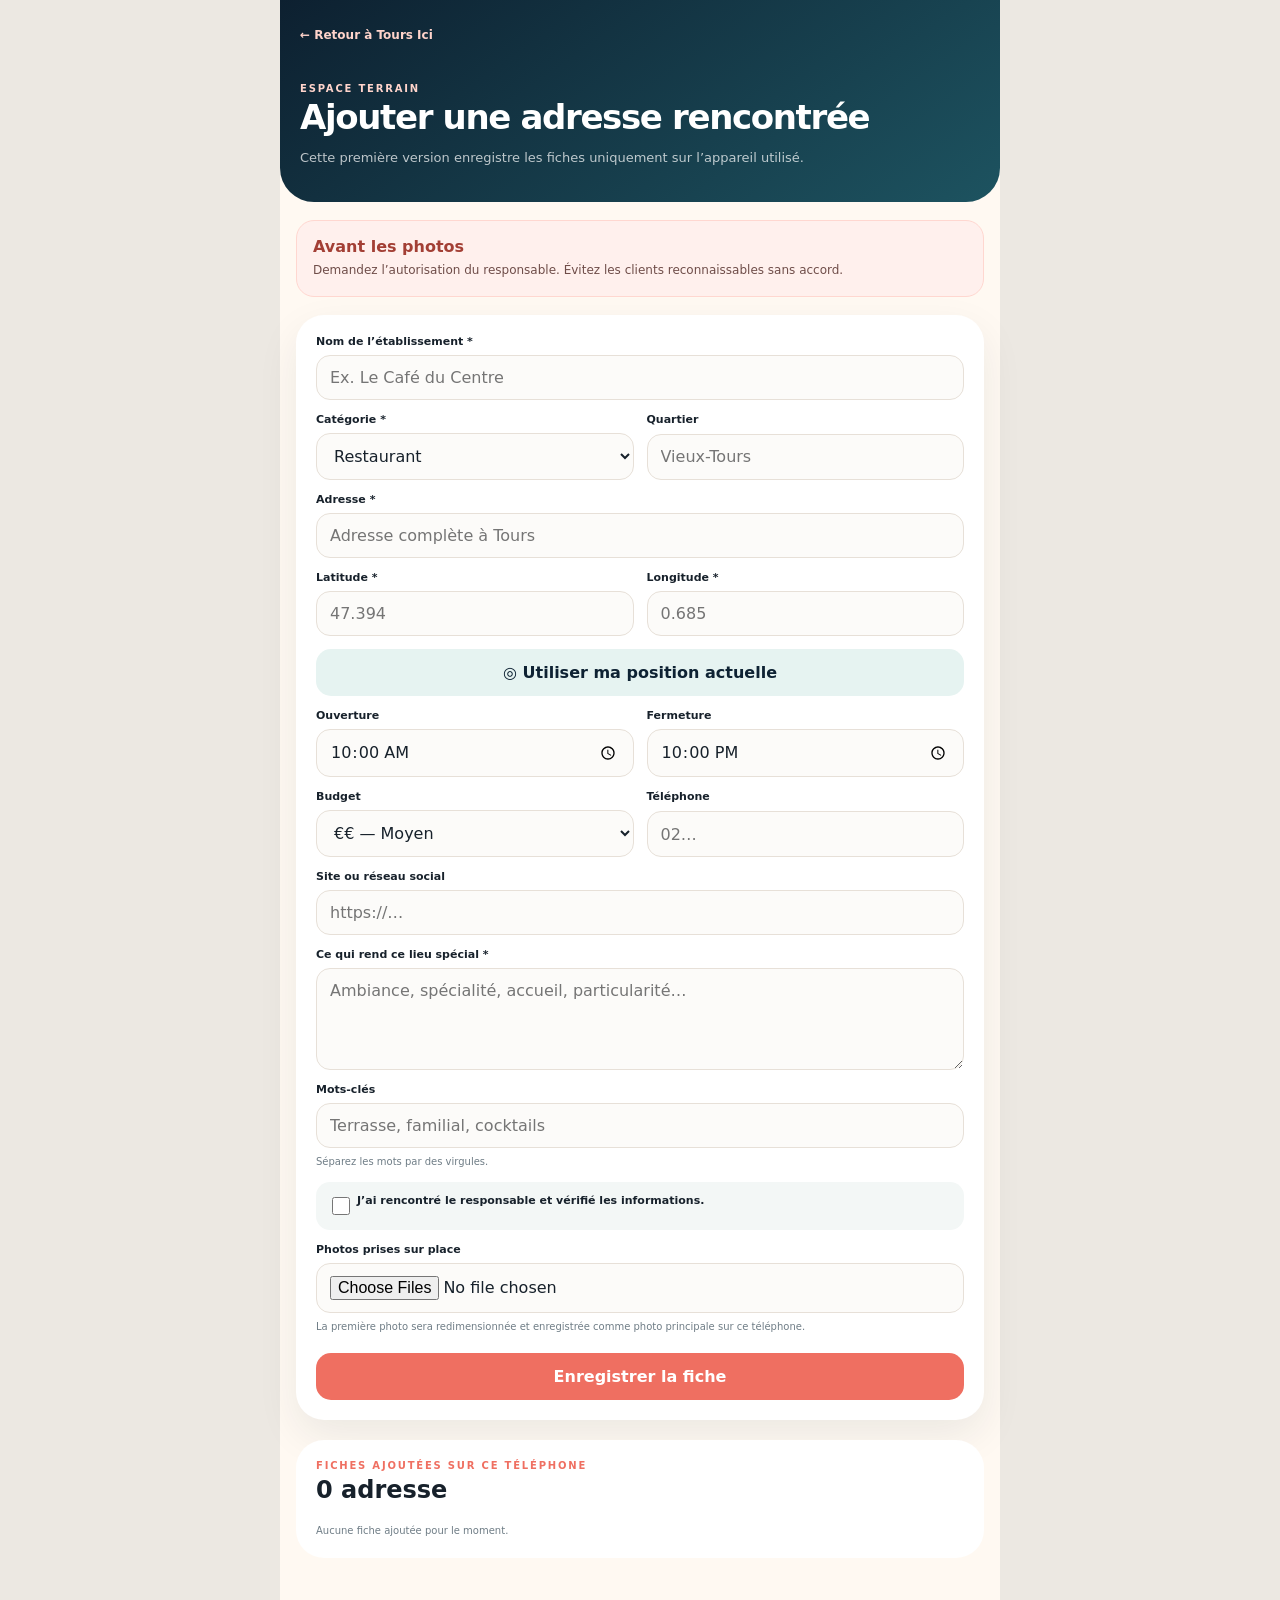
==== admin.html @ 18a56683 "Add files via upload" ====
<!doctype html>
<html lang="fr">
<head>
  <meta charset="utf-8" />
  <meta name="viewport" content="width=device-width,initial-scale=1,viewport-fit=cover" />
  <meta name="theme-color" content="#0E2233" />
  <title>Espace terrain — Tours Ici</title>
  <link rel="icon" href="assets/icon.svg" type="image/svg+xml" />
  <link rel="stylesheet" href="admin.css" />
</head>
<body>
  <main class="admin-shell">
    <header>
      <a href="index.html">← Retour à Tours Ici</a>
      <p>ESPACE TERRAIN</p>
      <h1>Ajouter une adresse rencontrée</h1>
      <span>Cette première version enregistre les fiches uniquement sur l’appareil utilisé.</span>
    </header>

    <section class="consent-note">
      <strong>Avant les photos</strong>
      <p>Demandez l’autorisation du responsable. Évitez les clients reconnaissables sans accord.</p>
    </section>

    <form id="placeForm">
      <div class="field full">
        <label for="name">Nom de l’établissement *</label>
        <input id="name" name="name" required placeholder="Ex. Le Café du Centre" />
      </div>

      <div class="field">
        <label for="category">Catégorie *</label>
        <select id="category" name="category" required>
          <option value="restaurant">Restaurant</option>
          <option value="bar">Bar</option>
          <option value="kebab">Kebab</option>
          <option value="pub">Pub</option>
          <option value="nightclub">Discothèque</option>
          <option value="cafe">Café</option>
          <option value="culture">Culture / Musée</option>
        </select>
      </div>

      <div class="field">
        <label for="district">Quartier</label>
        <input id="district" name="district" placeholder="Vieux-Tours" />
      </div>

      <div class="field full">
        <label for="address">Adresse *</label>
        <input id="address" name="address" required placeholder="Adresse complète à Tours" />
      </div>

      <div class="field">
        <label for="lat">Latitude *</label>
        <input id="lat" name="lat" required inputmode="decimal" placeholder="47.394" />
      </div>

      <div class="field">
        <label for="lng">Longitude *</label>
        <input id="lng" name="lng" required inputmode="decimal" placeholder="0.685" />
      </div>

      <button id="useLocationBtn" class="secondary full" type="button">◎ Utiliser ma position actuelle</button>

      <div class="field">
        <label for="open">Ouverture</label>
        <input id="open" name="open" type="time" value="10:00" />
      </div>

      <div class="field">
        <label for="close">Fermeture</label>
        <input id="close" name="close" type="time" value="22:00" />
      </div>

      <div class="field">
        <label for="price">Budget</label>
        <select id="price" name="price">
          <option value="€">€ — Petit budget</option>
          <option value="€€" selected>€€ — Moyen</option>
          <option value="€€€">€€€ — Plus élevé</option>
        </select>
      </div>

      <div class="field">
        <label for="phone">Téléphone</label>
        <input id="phone" name="phone" inputmode="tel" placeholder="02…" />
      </div>

      <div class="field full">
        <label for="website">Site ou réseau social</label>
        <input id="website" name="website" inputmode="url" placeholder="https://…" />
      </div>

      <div class="field full">
        <label for="description">Ce qui rend ce lieu spécial *</label>
        <textarea id="description" name="description" required rows="4" placeholder="Ambiance, spécialité, accueil, particularité…"></textarea>
      </div>

      <div class="field full">
        <label for="tags">Mots-clés</label>
        <input id="tags" name="tags" placeholder="Terrasse, familial, cocktails" />
        <small>Séparez les mots par des virgules.</small>
      </div>

      <div class="field full checkbox-field">
        <input id="verified" name="verified" type="checkbox" />
        <label for="verified">J’ai rencontré le responsable et vérifié les informations.</label>
      </div>

      <div class="field full">
        <label for="photos">Photos prises sur place</label>
        <input id="photos" name="photos" type="file" accept="image/*" multiple capture="environment" />
        <small>La première photo sera redimensionnée et enregistrée comme photo principale sur ce téléphone.</small>
        <div id="photoPreview" class="photo-preview"></div>
      </div>

      <button class="primary full" type="submit">Enregistrer la fiche</button>
    </form>

    <section class="saved-section">
      <div>
        <p>FICHES AJOUTÉES SUR CE TÉLÉPHONE</p>
        <h2 id="savedCount">0 adresse</h2>
      </div>
      <div id="savedPlaces"></div>
    </section>
  </main>

  <dialog id="successDialog">
    <h2>Adresse enregistrée 🔥</h2>
    <p>Elle apparaît maintenant dans Tours Ici sur cet appareil.</p>
    <div>
      <a href="index.html">Voir dans l’application</a>
      <button id="addAnotherBtn" type="button">Ajouter une autre</button>
    </div>
  </dialog>

  <script src="admin.js"></script>
</body>
</html>
---- admin.css ----
:root {
  --night:#0e2233;
  --cream:#fff9f2;
  --paper:#fff;
  --ink:#17212b;
  --muted:#6f7d86;
  --line:#e7e0d8;
  --coral:#ef6f61;
  --teal:#159d99;
}
*{box-sizing:border-box}
body{margin:0;background:#ece8e2;color:var(--ink);font-family:Inter,system-ui,-apple-system,"Segoe UI",sans-serif}
button,input,select,textarea{font:inherit}
a{color:inherit}
.admin-shell{width:min(100%,720px);min-height:100vh;margin:auto;padding:0 16px 44px;background:var(--cream)}
header{margin:0 -16px;padding:24px 20px 35px;border-radius:0 0 34px 34px;color:white;background:linear-gradient(145deg,#0d2030,#1d5360)}
header a{font-size:12px;font-weight:800;text-decoration:none;color:#ffd4cb}
header p,.saved-section>div>p{margin:40px 0 6px;color:#ffd4cb;font-size:10px;font-weight:900;letter-spacing:.18em}
header h1{margin:0;font-size:34px;line-height:1.05;letter-spacing:-.04em}
header span{display:block;margin-top:12px;color:rgba(255,255,255,.72);font-size:13px;line-height:1.5}
.consent-note{margin:18px 0;padding:16px;border-radius:18px;background:#fff0ed;border:1px solid #ffd7d0}
.consent-note strong{color:#a33f35}
.consent-note p{margin:6px 0 0;font-size:12px;line-height:1.45;color:#6f4d49}
form{display:grid;grid-template-columns:1fr 1fr;gap:13px;padding:20px;border-radius:28px;background:white;box-shadow:0 16px 42px rgba(14,34,51,.08)}
.field{display:grid;gap:7px}.full{grid-column:1/-1}
label{font-size:11px;font-weight:900}
input,select,textarea{width:100%;border:1px solid var(--line);border-radius:14px;padding:12px 13px;outline:0;background:#fcfbf9;color:var(--ink)}
input:focus,select:focus,textarea:focus{border-color:var(--teal);box-shadow:0 0 0 3px rgba(21,157,153,.11)}
small{color:var(--muted);font-size:10px;line-height:1.35}
.checkbox-field{grid-template-columns:22px 1fr;align-items:start;padding:12px;border-radius:14px;background:#f3f7f6}
.checkbox-field input{width:18px;height:18px}
.primary,.secondary{border:0;border-radius:15px;padding:14px;font-weight:900}
.primary{color:white;background:var(--coral)}
.secondary{color:var(--night);background:#e6f3f1}
.photo-preview{display:grid;grid-template-columns:repeat(3,1fr);gap:8px}
.photo-preview img{width:100%;aspect-ratio:1;object-fit:cover;border-radius:12px}
.saved-section{margin-top:20px;padding:20px;border-radius:28px;background:white}
.saved-section>div>p{margin:0;color:var(--coral)}
.saved-section h2{margin:5px 0 15px}
.saved-card{display:flex;align-items:center;justify-content:space-between;gap:12px;padding:12px 0;border-top:1px solid var(--line)}
.saved-card strong{display:block;font-size:13px}.saved-card small{display:block;margin-top:4px}
.saved-card button{border:0;border-radius:10px;padding:8px;color:#a33f35;background:#fff0ed;font-weight:900}
dialog{width:min(calc(100% - 28px),480px);border:0;border-radius:26px;padding:24px;box-shadow:0 24px 60px rgba(14,34,51,.25)}
dialog::backdrop{background:rgba(5,18,27,.7)}
dialog h2{margin-top:0}dialog p{color:var(--muted)}
dialog div{display:grid;grid-template-columns:1fr 1fr;gap:8px}
dialog a,dialog button{border:0;border-radius:13px;padding:12px;text-align:center;text-decoration:none;font-weight:900}
dialog a{color:white;background:var(--night)}dialog button{color:var(--night);background:#e6f3f1}
@media(max-width:520px){form{grid-template-columns:1fr}.field,.full{grid-column:1}.admin-shell{padding-left:12px;padding-right:12px}header{margin-left:-12px;margin-right:-12px}}
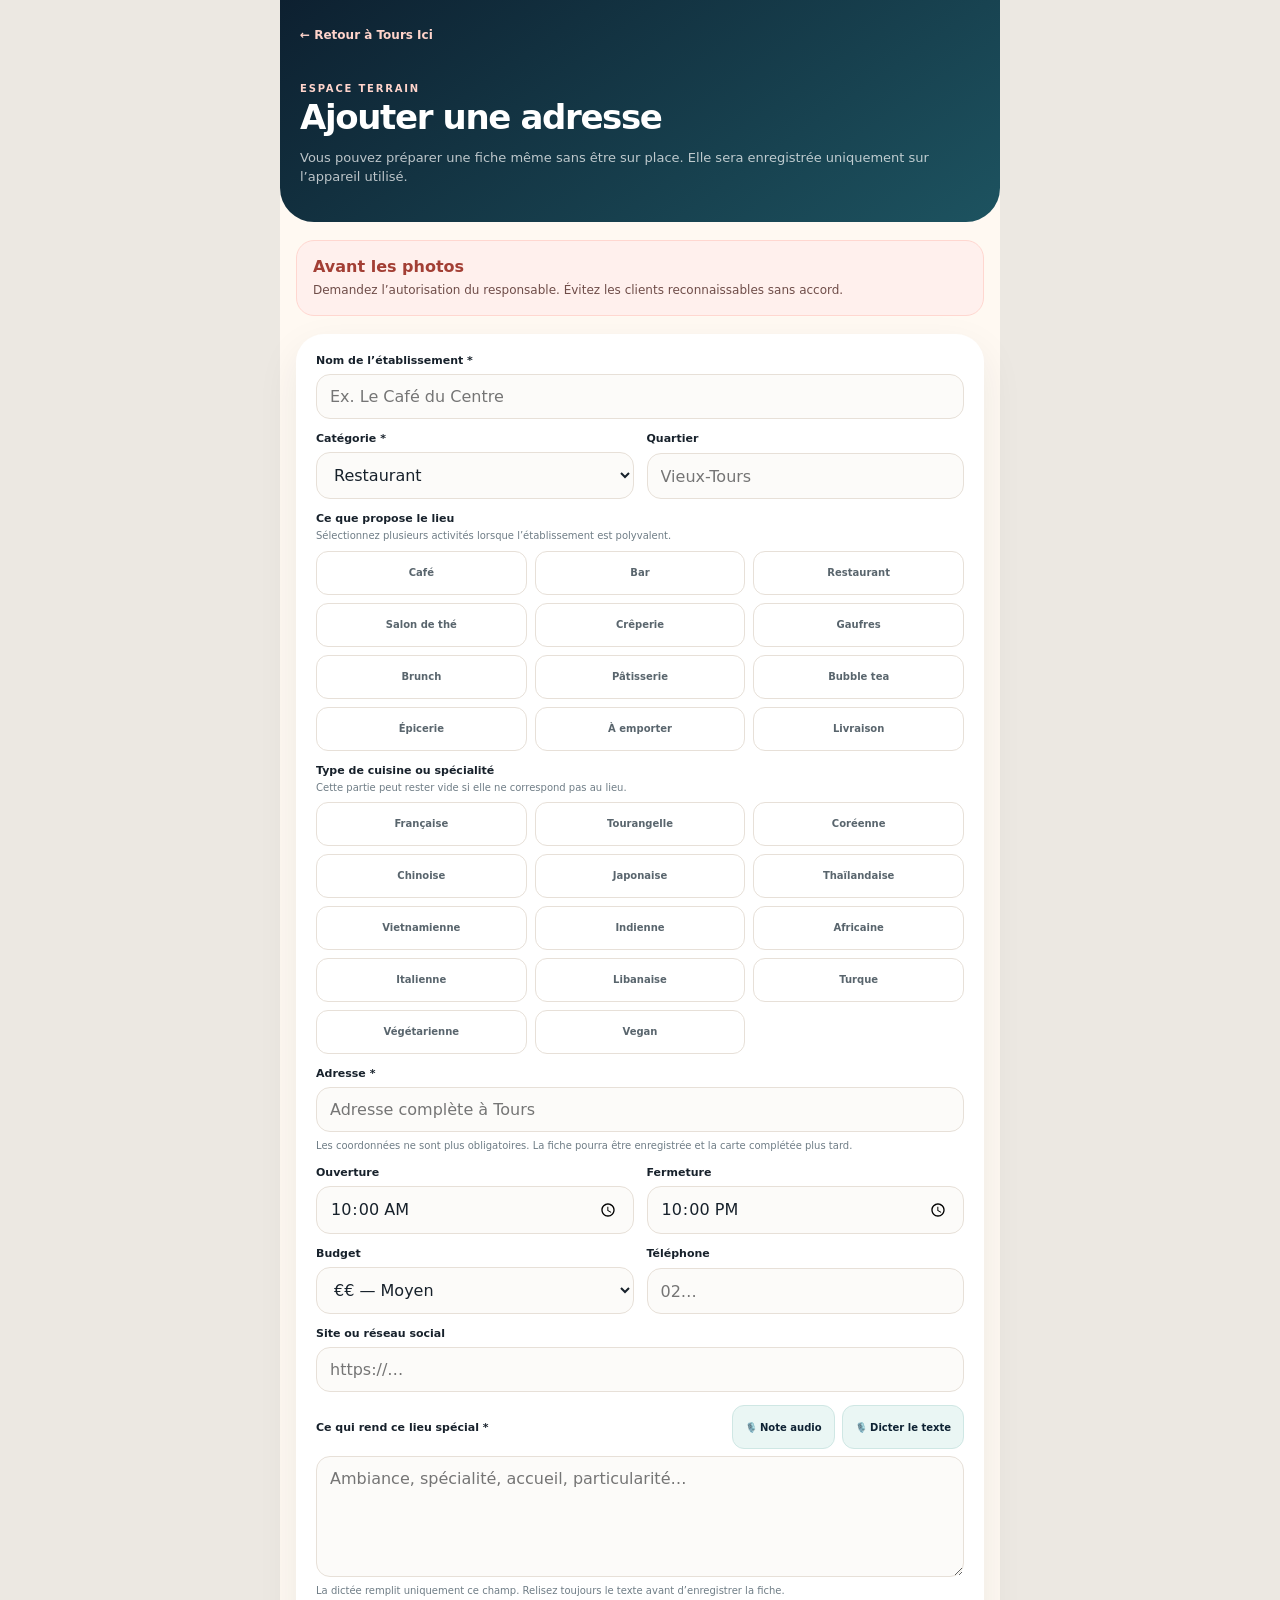
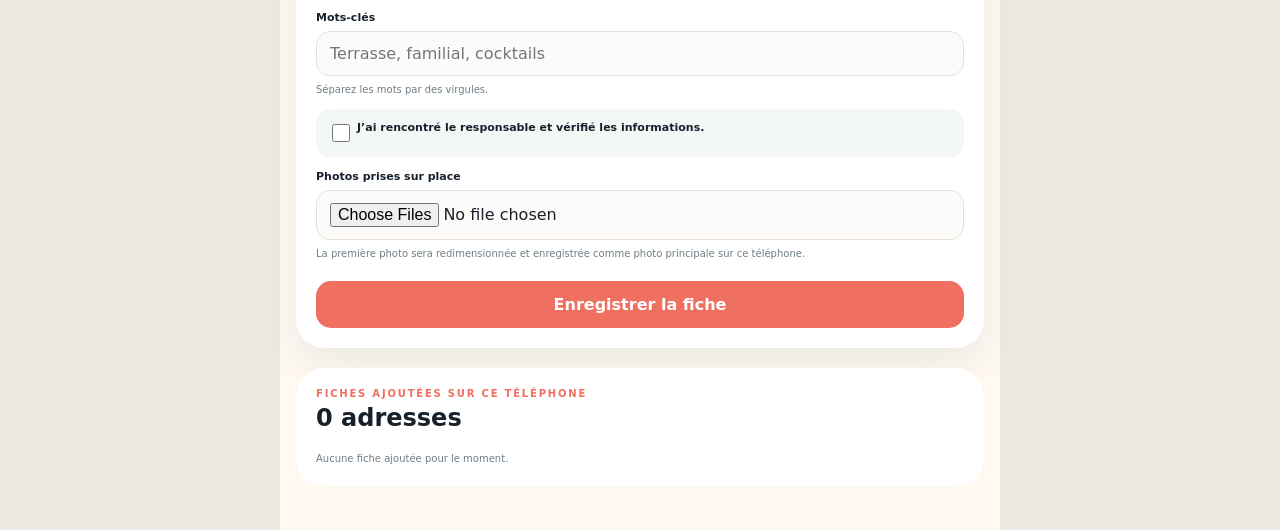
==== commit bd345e41: "Add files via upload" ====
--- a/admin.html
+++ b/admin.html
@@ -13,8 +13,8 @@
     <header>
       <a href="index.html">← Retour à Tours Ici</a>
       <p>ESPACE TERRAIN</p>
-      <h1>Ajouter une adresse rencontrée</h1>
-      <span>Cette première version enregistre les fiches uniquement sur l’appareil utilisé.</span>
+      <h1>Ajouter une adresse</h1>
+      <span>Vous pouvez préparer une fiche même sans être sur place. Elle sera enregistrée uniquement sur l’appareil utilisé.</span>
     </header>
 
     <section class="consent-note">
@@ -33,11 +33,13 @@
         <select id="category" name="category" required>
           <option value="restaurant">Restaurant</option>
           <option value="bar">Bar</option>
+          <option value="barrestaurant">Bar-restaurant</option>
           <option value="kebab">Kebab</option>
           <option value="pub">Pub</option>
           <option value="nightclub">Discothèque</option>
           <option value="cafe">Café</option>
           <option value="culture">Culture / Musée</option>
+          <option value="grocery">Épicerie / Commerce</option>
         </select>
       </div>
 
@@ -46,22 +48,51 @@
         <input id="district" name="district" placeholder="Vieux-Tours" />
       </div>
 
+      <fieldset class="choice-section full">
+        <legend>Ce que propose le lieu</legend>
+        <small>Sélectionnez plusieurs activités lorsque l’établissement est polyvalent.</small>
+        <div class="choice-grid" role="group" aria-label="Activités complémentaires">
+          <label class="choice-chip"><input type="checkbox" name="services" value="Café"><span>Café</span></label>
+          <label class="choice-chip"><input type="checkbox" name="services" value="Bar"><span>Bar</span></label>
+          <label class="choice-chip"><input type="checkbox" name="services" value="Restaurant"><span>Restaurant</span></label>
+          <label class="choice-chip"><input type="checkbox" name="services" value="Salon de thé"><span>Salon de thé</span></label>
+          <label class="choice-chip"><input type="checkbox" name="services" value="Crêperie"><span>Crêperie</span></label>
+          <label class="choice-chip"><input type="checkbox" name="services" value="Gaufres"><span>Gaufres</span></label>
+          <label class="choice-chip"><input type="checkbox" name="services" value="Brunch"><span>Brunch</span></label>
+          <label class="choice-chip"><input type="checkbox" name="services" value="Pâtisserie"><span>Pâtisserie</span></label>
+          <label class="choice-chip"><input type="checkbox" name="services" value="Bubble tea"><span>Bubble tea</span></label>
+          <label class="choice-chip"><input type="checkbox" name="services" value="Épicerie"><span>Épicerie</span></label>
+          <label class="choice-chip"><input type="checkbox" name="services" value="À emporter"><span>À emporter</span></label>
+          <label class="choice-chip"><input type="checkbox" name="services" value="Livraison"><span>Livraison</span></label>
+        </div>
+      </fieldset>
+
+      <fieldset class="choice-section full">
+        <legend>Type de cuisine ou spécialité</legend>
+        <small>Cette partie peut rester vide si elle ne correspond pas au lieu.</small>
+        <div class="choice-grid cuisine-grid" role="group" aria-label="Types de cuisine">
+          <label class="choice-chip"><input type="checkbox" name="cuisines" value="Française"><span>Française</span></label>
+          <label class="choice-chip"><input type="checkbox" name="cuisines" value="Tourangelle"><span>Tourangelle</span></label>
+          <label class="choice-chip"><input type="checkbox" name="cuisines" value="Coréenne"><span>Coréenne</span></label>
+          <label class="choice-chip"><input type="checkbox" name="cuisines" value="Chinoise"><span>Chinoise</span></label>
+          <label class="choice-chip"><input type="checkbox" name="cuisines" value="Japonaise"><span>Japonaise</span></label>
+          <label class="choice-chip"><input type="checkbox" name="cuisines" value="Thaïlandaise"><span>Thaïlandaise</span></label>
+          <label class="choice-chip"><input type="checkbox" name="cuisines" value="Vietnamienne"><span>Vietnamienne</span></label>
+          <label class="choice-chip"><input type="checkbox" name="cuisines" value="Indienne"><span>Indienne</span></label>
+          <label class="choice-chip"><input type="checkbox" name="cuisines" value="Africaine"><span>Africaine</span></label>
+          <label class="choice-chip"><input type="checkbox" name="cuisines" value="Italienne"><span>Italienne</span></label>
+          <label class="choice-chip"><input type="checkbox" name="cuisines" value="Libanaise"><span>Libanaise</span></label>
+          <label class="choice-chip"><input type="checkbox" name="cuisines" value="Turque"><span>Turque</span></label>
+          <label class="choice-chip"><input type="checkbox" name="cuisines" value="Végétarienne"><span>Végétarienne</span></label>
+          <label class="choice-chip"><input type="checkbox" name="cuisines" value="Vegan"><span>Vegan</span></label>
+        </div>
+      </fieldset>
+
       <div class="field full">
         <label for="address">Adresse *</label>
         <input id="address" name="address" required placeholder="Adresse complète à Tours" />
-      </div>
-
-      <div class="field">
-        <label for="lat">Latitude *</label>
-        <input id="lat" name="lat" required inputmode="decimal" placeholder="47.394" />
-      </div>
-
-      <div class="field">
-        <label for="lng">Longitude *</label>
-        <input id="lng" name="lng" required inputmode="decimal" placeholder="0.685" />
-      </div>
-
-      <button id="useLocationBtn" class="secondary full" type="button">◎ Utiliser ma position actuelle</button>
+        <small>Les coordonnées ne sont plus obligatoires. La fiche pourra être enregistrée et la carte complétée plus tard.</small>
+      </div>
 
       <div class="field">
         <label for="open">Ouverture</label>
@@ -92,9 +123,47 @@
         <input id="website" name="website" inputmode="url" placeholder="https://…" />
       </div>
 
-      <div class="field full">
-        <label for="description">Ce qui rend ce lieu spécial *</label>
-        <textarea id="description" name="description" required rows="4" placeholder="Ambiance, spécialité, accueil, particularité…"></textarea>
+      <div class="field full description-field">
+        <div class="field-label-row">
+          <label for="description">Ce qui rend ce lieu spécial *</label>
+          <div class="smart-actions">
+            <button id="toggleRecorderBtn" class="mini-action" type="button" aria-expanded="false">
+              🎙️ Note audio
+            </button>
+            <button id="speechToTextBtn" class="mini-action dictate-action" type="button">
+              🎙️ Dicter le texte
+            </button>
+          </div>
+        </div>
+
+        <textarea id="description" name="description" required rows="5"
+          placeholder="Ambiance, spécialité, accueil, particularité…"></textarea>
+
+        <section id="audioRecorderPanel" class="audio-recorder" hidden aria-label="Enregistrement d’une note audio">
+          <div class="audio-status">
+            <span id="recordingDot" class="recording-dot" aria-hidden="true"></span>
+            <strong id="audioStatus">Prêt à enregistrer</strong>
+            <span id="audioTimer">00:00</span>
+          </div>
+
+          <audio id="audioPlayback" controls hidden></audio>
+
+          <div class="audio-actions">
+            <button id="startRecordingBtn" class="secondary" type="button">Démarrer</button>
+            <button id="stopRecordingBtn" class="secondary" type="button" disabled>Arrêter</button>
+            <button id="deleteRecordingBtn" class="danger-soft" type="button" hidden>Supprimer</button>
+          </div>
+
+          <small>
+            Note privée, conservée sur ce téléphone pendant 60 secondes maximum.
+            Elle n’est pas publiée dans la fiche visible par les visiteurs.
+          </small>
+        </section>
+
+        <div id="speechStatus" class="speech-status" hidden role="status"></div>
+        <small>
+          La dictée remplit uniquement ce champ. Relisez toujours le texte avant d’enregistrer la fiche.
+        </small>
       </div>
 
       <div class="field full">
@@ -115,13 +184,18 @@
         <div id="photoPreview" class="photo-preview"></div>
       </div>
 
+      <p id="saveError" class="save-error" role="alert" hidden>
+        Stockage plein sur cet appareil. Supprimez une fiche existante ou libérez de l’espace, puis réessayez.
+        Vos informations restent dans le formulaire.
+      </p>
+
       <button class="primary full" type="submit">Enregistrer la fiche</button>
     </form>
 
     <section class="saved-section">
       <div>
         <p>FICHES AJOUTÉES SUR CE TÉLÉPHONE</p>
-        <h2 id="savedCount">0 adresse</h2>
+        <h2 id="savedCount">0 adresses</h2>
       </div>
       <div id="savedPlaces"></div>
     </section>
@@ -129,7 +203,7 @@
 
   <dialog id="successDialog">
     <h2>Adresse enregistrée 🔥</h2>
-    <p>Elle apparaît maintenant dans Tours Ici sur cet appareil.</p>
+    <p>Elle apparaît maintenant dans Tours Ici sur cet appareil. Sa position sur la carte pourra être complétée plus tard.</p>
     <div>
       <a href="index.html">Voir dans l’application</a>
       <button id="addAnotherBtn" type="button">Ajouter une autre</button>
--- a/admin.css
+++ b/admin.css
@@ -29,6 +29,7 @@
 small{color:var(--muted);font-size:10px;line-height:1.35}
 .checkbox-field{grid-template-columns:22px 1fr;align-items:start;padding:12px;border-radius:14px;background:#f3f7f6}
 .checkbox-field input{width:18px;height:18px}
+.save-error{grid-column:1/-1;margin:0;padding:12px 14px;border-radius:14px;background:#fff0ed;border:1px solid #ffd7d0;color:#a33f35;font-size:12px;line-height:1.45;font-weight:700}
 .primary,.secondary{border:0;border-radius:15px;padding:14px;font-weight:900}
 .primary{color:white;background:var(--coral)}
 .secondary{color:var(--night);background:#e6f3f1}
@@ -38,8 +39,65 @@
 .saved-section>div>p{margin:0;color:var(--coral)}
 .saved-section h2{margin:5px 0 15px}
 .saved-card{display:flex;align-items:center;justify-content:space-between;gap:12px;padding:12px 0;border-top:1px solid var(--line)}
+.saved-card-main{min-width:0;flex:1}
+.saved-card-actions{display:flex;flex-wrap:wrap;gap:8px}
 .saved-card strong{display:block;font-size:13px}.saved-card small{display:block;margin-top:4px}
-.saved-card button{border:0;border-radius:10px;padding:8px;color:#a33f35;background:#fff0ed;font-weight:900}
+.saved-card button{border:0;border-radius:10px;min-height:44px;padding:8px 12px;color:#a33f35;background:#fff0ed;font-weight:900}
+.saved-card .play-note{color:var(--night);background:#e6f3f1}
+
+/* Activités multiples et cuisines */
+.choice-section{border:0;margin:0;padding:0}
+.choice-section legend{font-size:11px;font-weight:900;padding:0}
+.choice-section > small{display:block;margin:4px 0 8px}
+.choice-grid{display:grid;grid-template-columns:repeat(3,minmax(0,1fr));gap:8px}
+.choice-chip{position:relative;display:block;min-width:0}
+.choice-chip input{position:absolute;opacity:0;pointer-events:none}
+.choice-chip span{
+  min-height:44px;
+  padding:8px 7px;
+  border:1px solid var(--line);
+  border-radius:12px;
+  display:grid;
+  place-items:center;
+  text-align:center;
+  color:#59656d;
+  background:white;
+  font-size:10px;
+  font-weight:800;
+  line-height:1.15;
+  cursor:pointer;
+}
+.choice-chip input:checked + span{color:white;border-color:var(--teal);background:var(--teal);box-shadow:0 8px 18px rgba(21,157,153,.17)}
+.choice-chip input:focus-visible + span{outline:3px solid rgba(21,157,153,.22);outline-offset:2px}
+
+/* Audio et dictée */
+.field-label-row{display:flex;align-items:center;justify-content:space-between;gap:10px;flex-wrap:wrap}
+.smart-actions{display:flex;flex-wrap:wrap;justify-content:flex-end;gap:7px}
+.mini-action{
+  min-height:44px;
+  border:1px solid #cfe7e4;
+  border-radius:12px;
+  padding:8px 12px;
+  color:var(--night);
+  background:#eaf6f4;
+  font-size:10px;
+  font-weight:900;
+}
+.mini-action[aria-pressed="true"],
+.mini-action.active{color:white;border-color:var(--teal);background:var(--teal)}
+.dictate-action{border-color:#cfe7e4;background:#eaf6f4}
+.audio-recorder{margin-top:4px;padding:14px;border:1px solid #cfe7e4;border-radius:16px;background:#f3faf9}
+.audio-status{display:grid;grid-template-columns:12px 1fr auto;align-items:center;gap:8px;color:var(--night);font-size:11px}
+.recording-dot{width:9px;height:9px;border-radius:999px;background:#aab5ba}
+.audio-recorder.recording .recording-dot{background:#e04d45;box-shadow:0 0 0 5px rgba(224,77,69,.12);animation:recordingPulse 1.2s ease-in-out infinite}
+@keyframes recordingPulse{0%,100%{opacity:1}50%{opacity:.45}}
+.audio-recorder audio{width:100%;margin-top:12px}
+.audio-actions{display:flex;flex-wrap:wrap;gap:8px;margin:12px 0 9px}
+.audio-actions button{flex:1 1 110px;min-height:44px}
+.danger-soft{border:0;border-radius:15px;min-height:44px;padding:12px;color:#a33f35;background:#fff0ed;font-weight:900}
+.speech-status{margin-top:4px;padding:11px 12px;border-radius:13px;color:#4d3a62;background:#f5edff;font-size:11px;line-height:1.4}
+.speech-status.listening{color:#0d706d;background:#eaf6f4}
+@media(max-width:480px){.choice-grid{grid-template-columns:repeat(2,minmax(0,1fr))}.mini-action{flex:1 1 0}}
 dialog{width:min(calc(100% - 28px),480px);border:0;border-radius:26px;padding:24px;box-shadow:0 24px 60px rgba(14,34,51,.25)}
 dialog::backdrop{background:rgba(5,18,27,.7)}
 dialog h2{margin-top:0}dialog p{color:var(--muted)}
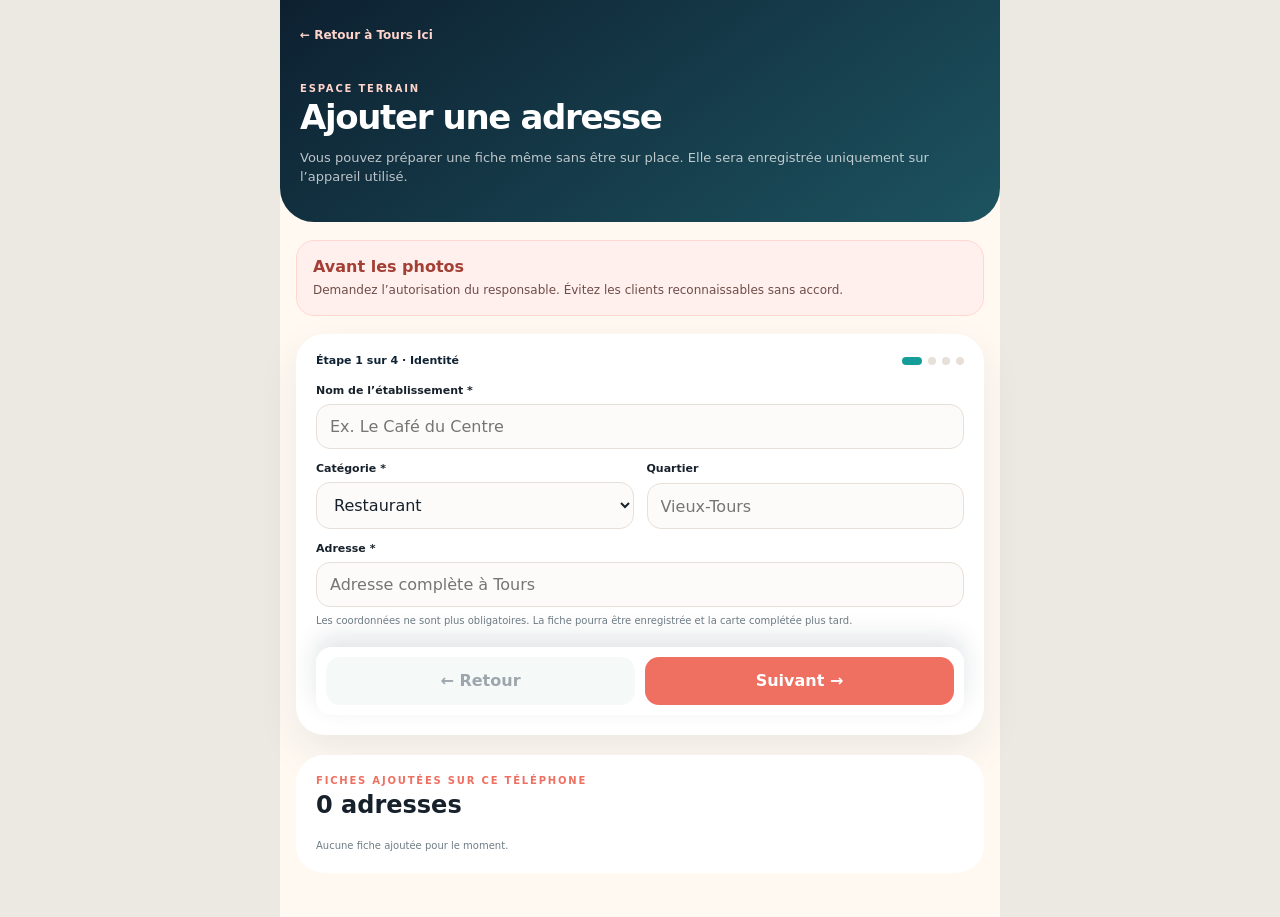
==== commit ddf88e64: "Add files via upload" ====
--- a/admin.html
+++ b/admin.html
@@ -22,174 +22,202 @@
       <p>Demandez l’autorisation du responsable. Évitez les clients reconnaissables sans accord.</p>
     </section>
 
+    <section id="draftBanner" class="draft-banner" hidden>
+      <p>Une fiche non terminée a été trouvée sur cet appareil.</p>
+      <div>
+        <button id="resumeDraftBtn" class="secondary" type="button">Reprendre le brouillon</button>
+        <button id="discardDraftBtn" class="danger-soft" type="button">Recommencer à zéro</button>
+      </div>
+    </section>
+
     <form id="placeForm">
-      <div class="field full">
-        <label for="name">Nom de l’établissement *</label>
-        <input id="name" name="name" required placeholder="Ex. Le Café du Centre" />
-      </div>
-
-      <div class="field">
-        <label for="category">Catégorie *</label>
-        <select id="category" name="category" required>
-          <option value="restaurant">Restaurant</option>
-          <option value="bar">Bar</option>
-          <option value="barrestaurant">Bar-restaurant</option>
-          <option value="kebab">Kebab</option>
-          <option value="pub">Pub</option>
-          <option value="nightclub">Discothèque</option>
-          <option value="cafe">Café</option>
-          <option value="culture">Culture / Musée</option>
-          <option value="grocery">Épicerie / Commerce</option>
-        </select>
-      </div>
-
-      <div class="field">
-        <label for="district">Quartier</label>
-        <input id="district" name="district" placeholder="Vieux-Tours" />
-      </div>
-
-      <fieldset class="choice-section full">
-        <legend>Ce que propose le lieu</legend>
-        <small>Sélectionnez plusieurs activités lorsque l’établissement est polyvalent.</small>
-        <div class="choice-grid" role="group" aria-label="Activités complémentaires">
-          <label class="choice-chip"><input type="checkbox" name="services" value="Café"><span>Café</span></label>
-          <label class="choice-chip"><input type="checkbox" name="services" value="Bar"><span>Bar</span></label>
-          <label class="choice-chip"><input type="checkbox" name="services" value="Restaurant"><span>Restaurant</span></label>
-          <label class="choice-chip"><input type="checkbox" name="services" value="Salon de thé"><span>Salon de thé</span></label>
-          <label class="choice-chip"><input type="checkbox" name="services" value="Crêperie"><span>Crêperie</span></label>
-          <label class="choice-chip"><input type="checkbox" name="services" value="Gaufres"><span>Gaufres</span></label>
-          <label class="choice-chip"><input type="checkbox" name="services" value="Brunch"><span>Brunch</span></label>
-          <label class="choice-chip"><input type="checkbox" name="services" value="Pâtisserie"><span>Pâtisserie</span></label>
-          <label class="choice-chip"><input type="checkbox" name="services" value="Bubble tea"><span>Bubble tea</span></label>
-          <label class="choice-chip"><input type="checkbox" name="services" value="Épicerie"><span>Épicerie</span></label>
-          <label class="choice-chip"><input type="checkbox" name="services" value="À emporter"><span>À emporter</span></label>
-          <label class="choice-chip"><input type="checkbox" name="services" value="Livraison"><span>Livraison</span></label>
-        </div>
-      </fieldset>
-
-      <fieldset class="choice-section full">
-        <legend>Type de cuisine ou spécialité</legend>
-        <small>Cette partie peut rester vide si elle ne correspond pas au lieu.</small>
-        <div class="choice-grid cuisine-grid" role="group" aria-label="Types de cuisine">
-          <label class="choice-chip"><input type="checkbox" name="cuisines" value="Française"><span>Française</span></label>
-          <label class="choice-chip"><input type="checkbox" name="cuisines" value="Tourangelle"><span>Tourangelle</span></label>
-          <label class="choice-chip"><input type="checkbox" name="cuisines" value="Coréenne"><span>Coréenne</span></label>
-          <label class="choice-chip"><input type="checkbox" name="cuisines" value="Chinoise"><span>Chinoise</span></label>
-          <label class="choice-chip"><input type="checkbox" name="cuisines" value="Japonaise"><span>Japonaise</span></label>
-          <label class="choice-chip"><input type="checkbox" name="cuisines" value="Thaïlandaise"><span>Thaïlandaise</span></label>
-          <label class="choice-chip"><input type="checkbox" name="cuisines" value="Vietnamienne"><span>Vietnamienne</span></label>
-          <label class="choice-chip"><input type="checkbox" name="cuisines" value="Indienne"><span>Indienne</span></label>
-          <label class="choice-chip"><input type="checkbox" name="cuisines" value="Africaine"><span>Africaine</span></label>
-          <label class="choice-chip"><input type="checkbox" name="cuisines" value="Italienne"><span>Italienne</span></label>
-          <label class="choice-chip"><input type="checkbox" name="cuisines" value="Libanaise"><span>Libanaise</span></label>
-          <label class="choice-chip"><input type="checkbox" name="cuisines" value="Turque"><span>Turque</span></label>
-          <label class="choice-chip"><input type="checkbox" name="cuisines" value="Végétarienne"><span>Végétarienne</span></label>
-          <label class="choice-chip"><input type="checkbox" name="cuisines" value="Vegan"><span>Vegan</span></label>
-        </div>
-      </fieldset>
-
-      <div class="field full">
-        <label for="address">Adresse *</label>
-        <input id="address" name="address" required placeholder="Adresse complète à Tours" />
-        <small>Les coordonnées ne sont plus obligatoires. La fiche pourra être enregistrée et la carte complétée plus tard.</small>
-      </div>
-
-      <div class="field">
-        <label for="open">Ouverture</label>
-        <input id="open" name="open" type="time" value="10:00" />
-      </div>
-
-      <div class="field">
-        <label for="close">Fermeture</label>
-        <input id="close" name="close" type="time" value="22:00" />
-      </div>
-
-      <div class="field">
-        <label for="price">Budget</label>
-        <select id="price" name="price">
-          <option value="€">€ — Petit budget</option>
-          <option value="€€" selected>€€ — Moyen</option>
-          <option value="€€€">€€€ — Plus élevé</option>
-        </select>
-      </div>
-
-      <div class="field">
-        <label for="phone">Téléphone</label>
-        <input id="phone" name="phone" inputmode="tel" placeholder="02…" />
-      </div>
-
-      <div class="field full">
-        <label for="website">Site ou réseau social</label>
-        <input id="website" name="website" inputmode="url" placeholder="https://…" />
-      </div>
-
-      <div class="field full description-field">
-        <div class="field-label-row">
-          <label for="description">Ce qui rend ce lieu spécial *</label>
-          <div class="smart-actions">
-            <button id="toggleRecorderBtn" class="mini-action" type="button" aria-expanded="false">
-              🎙️ Note audio
-            </button>
-            <button id="speechToTextBtn" class="mini-action dictate-action" type="button">
-              🎙️ Dicter le texte
-            </button>
+      <div class="wizard-progress full">
+        <span id="wizardStepLabel">Étape 1 sur 4 · Identité</span>
+        <div class="wizard-dots" aria-hidden="true">
+          <span class="active"></span><span></span><span></span><span></span>
+        </div>
+      </div>
+
+      <section class="wizard-step" data-step="1">
+        <div class="field full">
+          <label for="name">Nom de l’établissement *</label>
+          <input id="name" name="name" required placeholder="Ex. Le Café du Centre" />
+        </div>
+
+        <div class="field">
+          <label for="category">Catégorie *</label>
+          <select id="category" name="category" required>
+            <option value="restaurant">Restaurant</option>
+            <option value="bar">Bar</option>
+            <option value="barrestaurant">Bar-restaurant</option>
+            <option value="kebab">Kebab</option>
+            <option value="pub">Pub</option>
+            <option value="nightclub">Discothèque</option>
+            <option value="cafe">Café</option>
+            <option value="culture">Culture / Musée</option>
+            <option value="grocery">Épicerie / Commerce</option>
+          </select>
+        </div>
+
+        <div class="field">
+          <label for="district">Quartier</label>
+          <input id="district" name="district" placeholder="Vieux-Tours" />
+        </div>
+
+        <div class="field full">
+          <label for="address">Adresse *</label>
+          <input id="address" name="address" required placeholder="Adresse complète à Tours" />
+          <small>Les coordonnées ne sont plus obligatoires. La fiche pourra être enregistrée et la carte complétée plus tard.</small>
+        </div>
+      </section>
+
+      <section class="wizard-step" data-step="2" hidden>
+        <fieldset class="choice-section full">
+          <legend>Ce que propose le lieu</legend>
+          <small>Sélectionnez plusieurs activités lorsque l’établissement est polyvalent.</small>
+          <div class="choice-grid" role="group" aria-label="Activités complémentaires">
+            <label class="choice-chip"><input type="checkbox" name="services" value="Café"><span>Café</span></label>
+            <label class="choice-chip"><input type="checkbox" name="services" value="Bar"><span>Bar</span></label>
+            <label class="choice-chip"><input type="checkbox" name="services" value="Restaurant"><span>Restaurant</span></label>
+            <label class="choice-chip"><input type="checkbox" name="services" value="Salon de thé"><span>Salon de thé</span></label>
+            <label class="choice-chip"><input type="checkbox" name="services" value="Crêperie"><span>Crêperie</span></label>
+            <label class="choice-chip"><input type="checkbox" name="services" value="Gaufres"><span>Gaufres</span></label>
+            <label class="choice-chip"><input type="checkbox" name="services" value="Brunch"><span>Brunch</span></label>
+            <label class="choice-chip"><input type="checkbox" name="services" value="Pâtisserie"><span>Pâtisserie</span></label>
+            <label class="choice-chip"><input type="checkbox" name="services" value="Bubble tea"><span>Bubble tea</span></label>
+            <label class="choice-chip"><input type="checkbox" name="services" value="Épicerie"><span>Épicerie</span></label>
+            <label class="choice-chip"><input type="checkbox" name="services" value="À emporter"><span>À emporter</span></label>
+            <label class="choice-chip"><input type="checkbox" name="services" value="Livraison"><span>Livraison</span></label>
           </div>
-        </div>
-
-        <textarea id="description" name="description" required rows="5"
-          placeholder="Ambiance, spécialité, accueil, particularité…"></textarea>
-
-        <section id="audioRecorderPanel" class="audio-recorder" hidden aria-label="Enregistrement d’une note audio">
-          <div class="audio-status">
-            <span id="recordingDot" class="recording-dot" aria-hidden="true"></span>
-            <strong id="audioStatus">Prêt à enregistrer</strong>
-            <span id="audioTimer">00:00</span>
+        </fieldset>
+
+        <fieldset class="choice-section full">
+          <legend>Type de cuisine ou spécialité</legend>
+          <small>Cette partie peut rester vide si elle ne correspond pas au lieu.</small>
+          <div class="choice-grid cuisine-grid" role="group" aria-label="Types de cuisine">
+            <label class="choice-chip"><input type="checkbox" name="cuisines" value="Française"><span>Française</span></label>
+            <label class="choice-chip"><input type="checkbox" name="cuisines" value="Tourangelle"><span>Tourangelle</span></label>
+            <label class="choice-chip"><input type="checkbox" name="cuisines" value="Coréenne"><span>Coréenne</span></label>
+            <label class="choice-chip"><input type="checkbox" name="cuisines" value="Chinoise"><span>Chinoise</span></label>
+            <label class="choice-chip"><input type="checkbox" name="cuisines" value="Japonaise"><span>Japonaise</span></label>
+            <label class="choice-chip"><input type="checkbox" name="cuisines" value="Thaïlandaise"><span>Thaïlandaise</span></label>
+            <label class="choice-chip"><input type="checkbox" name="cuisines" value="Vietnamienne"><span>Vietnamienne</span></label>
+            <label class="choice-chip"><input type="checkbox" name="cuisines" value="Indienne"><span>Indienne</span></label>
+            <label class="choice-chip"><input type="checkbox" name="cuisines" value="Africaine"><span>Africaine</span></label>
+            <label class="choice-chip"><input type="checkbox" name="cuisines" value="Italienne"><span>Italienne</span></label>
+            <label class="choice-chip"><input type="checkbox" name="cuisines" value="Libanaise"><span>Libanaise</span></label>
+            <label class="choice-chip"><input type="checkbox" name="cuisines" value="Turque"><span>Turque</span></label>
+            <label class="choice-chip"><input type="checkbox" name="cuisines" value="Végétarienne"><span>Végétarienne</span></label>
+            <label class="choice-chip"><input type="checkbox" name="cuisines" value="Vegan"><span>Vegan</span></label>
           </div>
-
-          <audio id="audioPlayback" controls hidden></audio>
-
-          <div class="audio-actions">
-            <button id="startRecordingBtn" class="secondary" type="button">Démarrer</button>
-            <button id="stopRecordingBtn" class="secondary" type="button" disabled>Arrêter</button>
-            <button id="deleteRecordingBtn" class="danger-soft" type="button" hidden>Supprimer</button>
+        </fieldset>
+
+        <div class="field full description-field">
+          <div class="field-label-row">
+            <label for="description">Ce qui rend ce lieu spécial *</label>
+            <div class="smart-actions">
+              <button id="toggleRecorderBtn" class="mini-action" type="button" aria-expanded="false">
+                🎙️ Note audio
+              </button>
+              <button id="speechToTextBtn" class="mini-action dictate-action" type="button">
+                🎙️ Dicter le texte
+              </button>
+            </div>
           </div>
 
+          <textarea id="description" name="description" required rows="5"
+            placeholder="Ambiance, spécialité, accueil, particularité…"></textarea>
+
+          <section id="audioRecorderPanel" class="audio-recorder" hidden aria-label="Enregistrement d’une note audio">
+            <div class="audio-status">
+              <span id="recordingDot" class="recording-dot" aria-hidden="true"></span>
+              <strong id="audioStatus">Prêt à enregistrer</strong>
+              <span id="audioTimer">00:00</span>
+            </div>
+
+            <audio id="audioPlayback" controls hidden></audio>
+
+            <div class="audio-actions">
+              <button id="startRecordingBtn" class="secondary" type="button">Démarrer</button>
+              <button id="stopRecordingBtn" class="secondary" type="button" disabled>Arrêter</button>
+              <button id="deleteRecordingBtn" class="danger-soft" type="button" hidden>Supprimer</button>
+            </div>
+
+            <small>
+              Note privée, conservée sur ce téléphone pendant 60 secondes maximum.
+              Elle n’est pas publiée dans la fiche visible par les visiteurs.
+            </small>
+          </section>
+
+          <div id="speechStatus" class="speech-status" hidden role="status"></div>
           <small>
-            Note privée, conservée sur ce téléphone pendant 60 secondes maximum.
-            Elle n’est pas publiée dans la fiche visible par les visiteurs.
+            La dictée remplit uniquement ce champ. Relisez toujours le texte avant d’enregistrer la fiche.
           </small>
-        </section>
-
-        <div id="speechStatus" class="speech-status" hidden role="status"></div>
-        <small>
-          La dictée remplit uniquement ce champ. Relisez toujours le texte avant d’enregistrer la fiche.
-        </small>
-      </div>
-
-      <div class="field full">
-        <label for="tags">Mots-clés</label>
-        <input id="tags" name="tags" placeholder="Terrasse, familial, cocktails" />
-        <small>Séparez les mots par des virgules.</small>
-      </div>
-
-      <div class="field full checkbox-field">
-        <input id="verified" name="verified" type="checkbox" />
-        <label for="verified">J’ai rencontré le responsable et vérifié les informations.</label>
-      </div>
-
-      <div class="field full">
-        <label for="photos">Photos prises sur place</label>
-        <input id="photos" name="photos" type="file" accept="image/*" multiple capture="environment" />
-        <small>La première photo sera redimensionnée et enregistrée comme photo principale sur ce téléphone.</small>
-        <div id="photoPreview" class="photo-preview"></div>
-      </div>
-
-      <p id="saveError" class="save-error" role="alert" hidden>
-        Stockage plein sur cet appareil. Supprimez une fiche existante ou libérez de l’espace, puis réessayez.
-        Vos informations restent dans le formulaire.
-      </p>
-
-      <button class="primary full" type="submit">Enregistrer la fiche</button>
+        </div>
+      </section>
+
+      <section class="wizard-step" data-step="3" hidden>
+        <div class="field">
+          <label for="open">Ouverture</label>
+          <input id="open" name="open" type="time" value="10:00" />
+        </div>
+
+        <div class="field">
+          <label for="close">Fermeture</label>
+          <input id="close" name="close" type="time" value="22:00" />
+        </div>
+
+        <div class="field">
+          <label for="price">Budget</label>
+          <select id="price" name="price">
+            <option value="€">€ — Petit budget</option>
+            <option value="€€" selected>€€ — Moyen</option>
+            <option value="€€€">€€€ — Plus élevé</option>
+          </select>
+        </div>
+
+        <div class="field">
+          <label for="phone">Téléphone</label>
+          <input id="phone" name="phone" inputmode="tel" placeholder="02…" />
+        </div>
+
+        <div class="field full">
+          <label for="website">Site ou réseau social</label>
+          <input id="website" name="website" inputmode="url" placeholder="https://…" />
+        </div>
+
+        <div class="field full">
+          <label for="tags">Mots-clés</label>
+          <input id="tags" name="tags" placeholder="Terrasse, familial, cocktails" />
+          <small>Séparez les mots par des virgules.</small>
+        </div>
+
+        <div class="field full checkbox-field">
+          <input id="verified" name="verified" type="checkbox" />
+          <label for="verified">J’ai rencontré le responsable et vérifié les informations.</label>
+        </div>
+      </section>
+
+      <section class="wizard-step" data-step="4" hidden>
+        <div class="field full">
+          <label for="photos">Photos prises sur place</label>
+          <input id="photos" name="photos" type="file" accept="image/*" multiple capture="environment" />
+          <small>La première photo sera redimensionnée et enregistrée comme photo principale sur ce téléphone. Les photos ne font pas partie du brouillon : si vous quittez avant d’enregistrer, il faudra les resélectionner.</small>
+          <div id="photoPreview" class="photo-preview"></div>
+        </div>
+
+        <div id="wizardSummary" class="wizard-summary full"></div>
+
+        <p id="saveError" class="save-error full" role="alert" hidden>
+          Stockage plein sur cet appareil. Supprimez une fiche existante ou libérez de l’espace, puis réessayez.
+          Vos informations restent dans le formulaire.
+        </p>
+      </section>
+
+      <div class="wizard-nav full">
+        <button id="wizardBackBtn" class="secondary" type="button" disabled>← Retour</button>
+        <button id="wizardNextBtn" class="primary" type="button">Suivant →</button>
+      </div>
     </form>
 
     <section class="saved-section">
--- a/admin.css
+++ b/admin.css
@@ -98,6 +98,41 @@
 .speech-status{margin-top:4px;padding:11px 12px;border-radius:13px;color:#4d3a62;background:#f5edff;font-size:11px;line-height:1.4}
 .speech-status.listening{color:#0d706d;background:#eaf6f4}
 @media(max-width:480px){.choice-grid{grid-template-columns:repeat(2,minmax(0,1fr))}.mini-action{flex:1 1 0}}
+
+/* Bannière de reprise de brouillon */
+.draft-banner{margin:18px 0;padding:16px;border-radius:18px;background:#eaf6f4;border:1px solid #cfe7e4}
+.draft-banner p{margin:0 0 10px;color:var(--night);font-size:13px;font-weight:800}
+.draft-banner div{display:flex;gap:8px;flex-wrap:wrap}
+.draft-banner button{flex:1 1 150px;min-height:44px;border:0;border-radius:13px;font-weight:900}
+
+/* Progression des étapes */
+.wizard-progress{display:flex;align-items:center;justify-content:space-between;gap:10px;margin-bottom:4px}
+.wizard-progress span:first-child{font-size:11px;font-weight:900;color:var(--night)}
+.wizard-dots{display:flex;gap:6px}
+.wizard-dots span{width:8px;height:8px;border-radius:999px;background:var(--line);transition:width .2s ease,background .2s ease}
+.wizard-dots span.active{width:20px;border-radius:999px;background:var(--teal)}
+.wizard-step{display:contents}
+.wizard-step[hidden]{display:none}
+
+/* Navigation sticky Retour/Suivant */
+.wizard-nav{
+  position: sticky;
+  bottom: max(12px, env(safe-area-inset-bottom));
+  display:flex;
+  gap:10px;
+  margin-top:6px;
+  padding:10px;
+  border-radius:16px;
+  background:rgba(255,255,255,.97);
+  box-shadow:0 -10px 26px rgba(14,34,51,.12);
+  z-index:5;
+}
+.wizard-nav button{flex:1;min-height:48px;border:0;border-radius:14px;font-weight:900}
+.wizard-nav button[disabled]{opacity:.4}
+
+/* Récapitulatif de l'étape 4 */
+.wizard-summary{padding:14px;border-radius:16px;background:#f6f3ee;font-size:12px;line-height:1.6;color:var(--muted)}
+.wizard-summary strong{color:var(--night)}
 dialog{width:min(calc(100% - 28px),480px);border:0;border-radius:26px;padding:24px;box-shadow:0 24px 60px rgba(14,34,51,.25)}
 dialog::backdrop{background:rgba(5,18,27,.7)}
 dialog h2{margin-top:0}dialog p{color:var(--muted)}
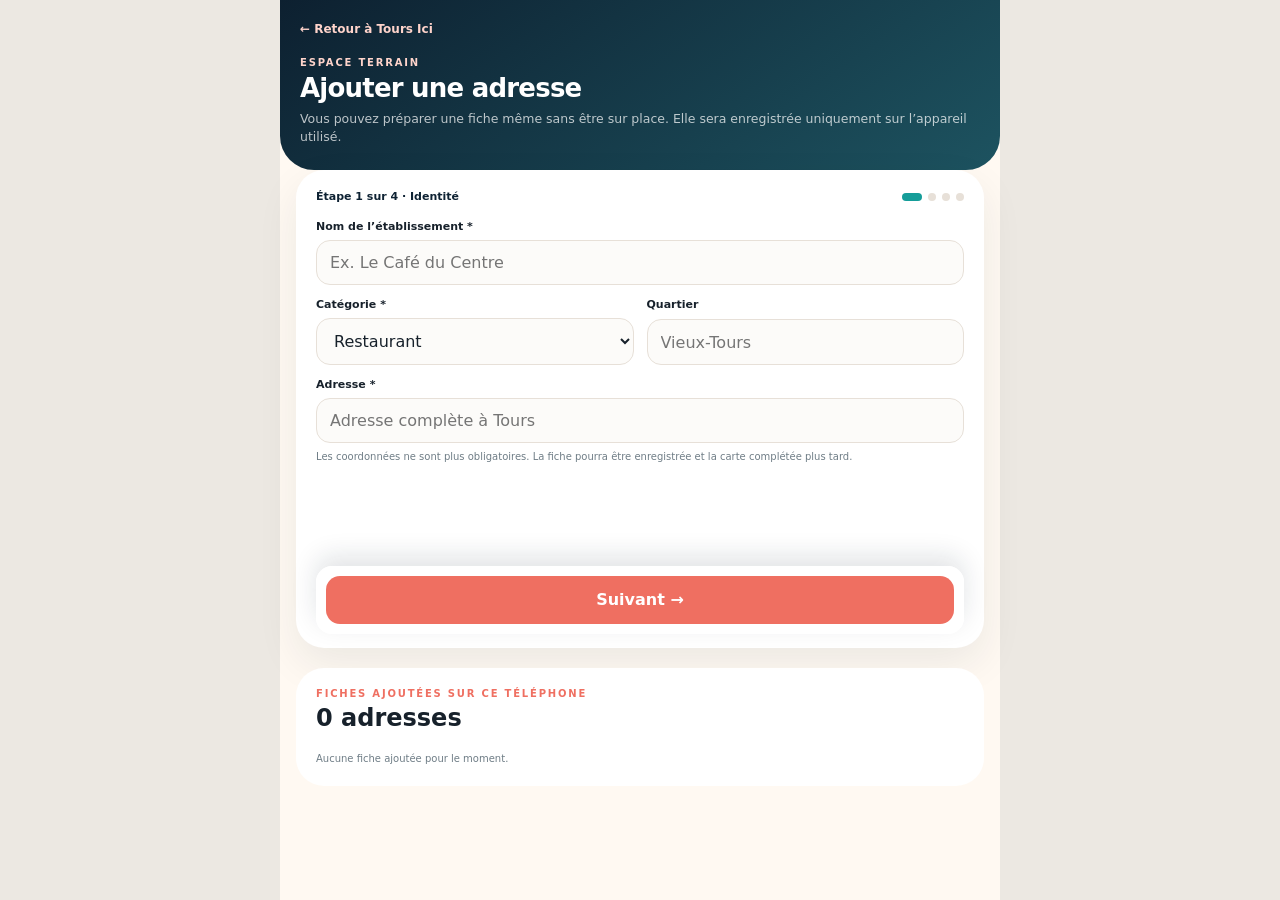
==== commit 26ca6314: "Add files via upload" ====
--- a/admin.html
+++ b/admin.html
@@ -16,11 +16,6 @@
       <h1>Ajouter une adresse</h1>
       <span>Vous pouvez préparer une fiche même sans être sur place. Elle sera enregistrée uniquement sur l’appareil utilisé.</span>
     </header>
-
-    <section class="consent-note">
-      <strong>Avant les photos</strong>
-      <p>Demandez l’autorisation du responsable. Évitez les clients reconnaissables sans accord.</p>
-    </section>
 
     <section id="draftBanner" class="draft-banner" hidden>
       <p>Une fiche non terminée a été trouvée sur cet appareil.</p>
@@ -199,6 +194,11 @@
       </section>
 
       <section class="wizard-step" data-step="4" hidden>
+        <div class="consent-note full">
+          <strong>Avant les photos</strong>
+          <p>Demandez l’autorisation du responsable. Évitez les clients reconnaissables sans accord.</p>
+        </div>
+
         <div class="field full">
           <label for="photos">Photos prises sur place</label>
           <input id="photos" name="photos" type="file" accept="image/*" multiple capture="environment" />
@@ -214,8 +214,9 @@
         </p>
       </section>
 
+      <div class="wizard-nav-clearance full"></div>
       <div class="wizard-nav full">
-        <button id="wizardBackBtn" class="secondary" type="button" disabled>← Retour</button>
+        <button id="wizardBackBtn" class="secondary wizard-back" type="button" disabled hidden>← Retour</button>
         <button id="wizardNextBtn" class="primary" type="button">Suivant →</button>
       </div>
     </form>
--- a/admin.css
+++ b/admin.css
@@ -13,11 +13,11 @@
 button,input,select,textarea{font:inherit}
 a{color:inherit}
 .admin-shell{width:min(100%,720px);min-height:100vh;margin:auto;padding:0 16px 44px;background:var(--cream)}
-header{margin:0 -16px;padding:24px 20px 35px;border-radius:0 0 34px 34px;color:white;background:linear-gradient(145deg,#0d2030,#1d5360)}
+header{margin:0 -16px;padding:18px 20px 24px;border-radius:0 0 34px 34px;color:white;background:linear-gradient(145deg,#0d2030,#1d5360)}
 header a{font-size:12px;font-weight:800;text-decoration:none;color:#ffd4cb}
-header p,.saved-section>div>p{margin:40px 0 6px;color:#ffd4cb;font-size:10px;font-weight:900;letter-spacing:.18em}
-header h1{margin:0;font-size:34px;line-height:1.05;letter-spacing:-.04em}
-header span{display:block;margin-top:12px;color:rgba(255,255,255,.72);font-size:13px;line-height:1.5}
+header p,.saved-section>div>p{margin:20px 0 6px;color:#ffd4cb;font-size:10px;font-weight:900;letter-spacing:.18em}
+header h1{margin:0;font-size:26px;line-height:1.08;letter-spacing:-.03em}
+header span{display:block;margin-top:8px;color:rgba(255,255,255,.72);font-size:12.5px;line-height:1.45}
 .consent-note{margin:18px 0;padding:16px;border-radius:18px;background:#fff0ed;border:1px solid #ffd7d0}
 .consent-note strong{color:#a33f35}
 .consent-note p{margin:6px 0 0;font-size:12px;line-height:1.45;color:#6f4d49}
@@ -114,13 +114,17 @@
 .wizard-step{display:contents}
 .wizard-step[hidden]{display:none}
 
+#placeForm{padding-bottom:14px}
+#placeForm input,#placeForm select,#placeForm textarea{scroll-margin-bottom:104px;scroll-margin-top:16px}
+.wizard-nav-clearance{grid-column:1/-1;height:76px}
+
 /* Navigation sticky Retour/Suivant */
 .wizard-nav{
   position: sticky;
   bottom: max(12px, env(safe-area-inset-bottom));
   display:flex;
   gap:10px;
-  margin-top:6px;
+  margin-top:0;
   padding:10px;
   border-radius:16px;
   background:rgba(255,255,255,.97);
@@ -129,6 +133,7 @@
 }
 .wizard-nav button{flex:1;min-height:48px;border:0;border-radius:14px;font-weight:900}
 .wizard-nav button[disabled]{opacity:.4}
+.wizard-nav .wizard-back[hidden]{display:none}
 
 /* Récapitulatif de l'étape 4 */
 .wizard-summary{padding:14px;border-radius:16px;background:#f6f3ee;font-size:12px;line-height:1.6;color:var(--muted)}
